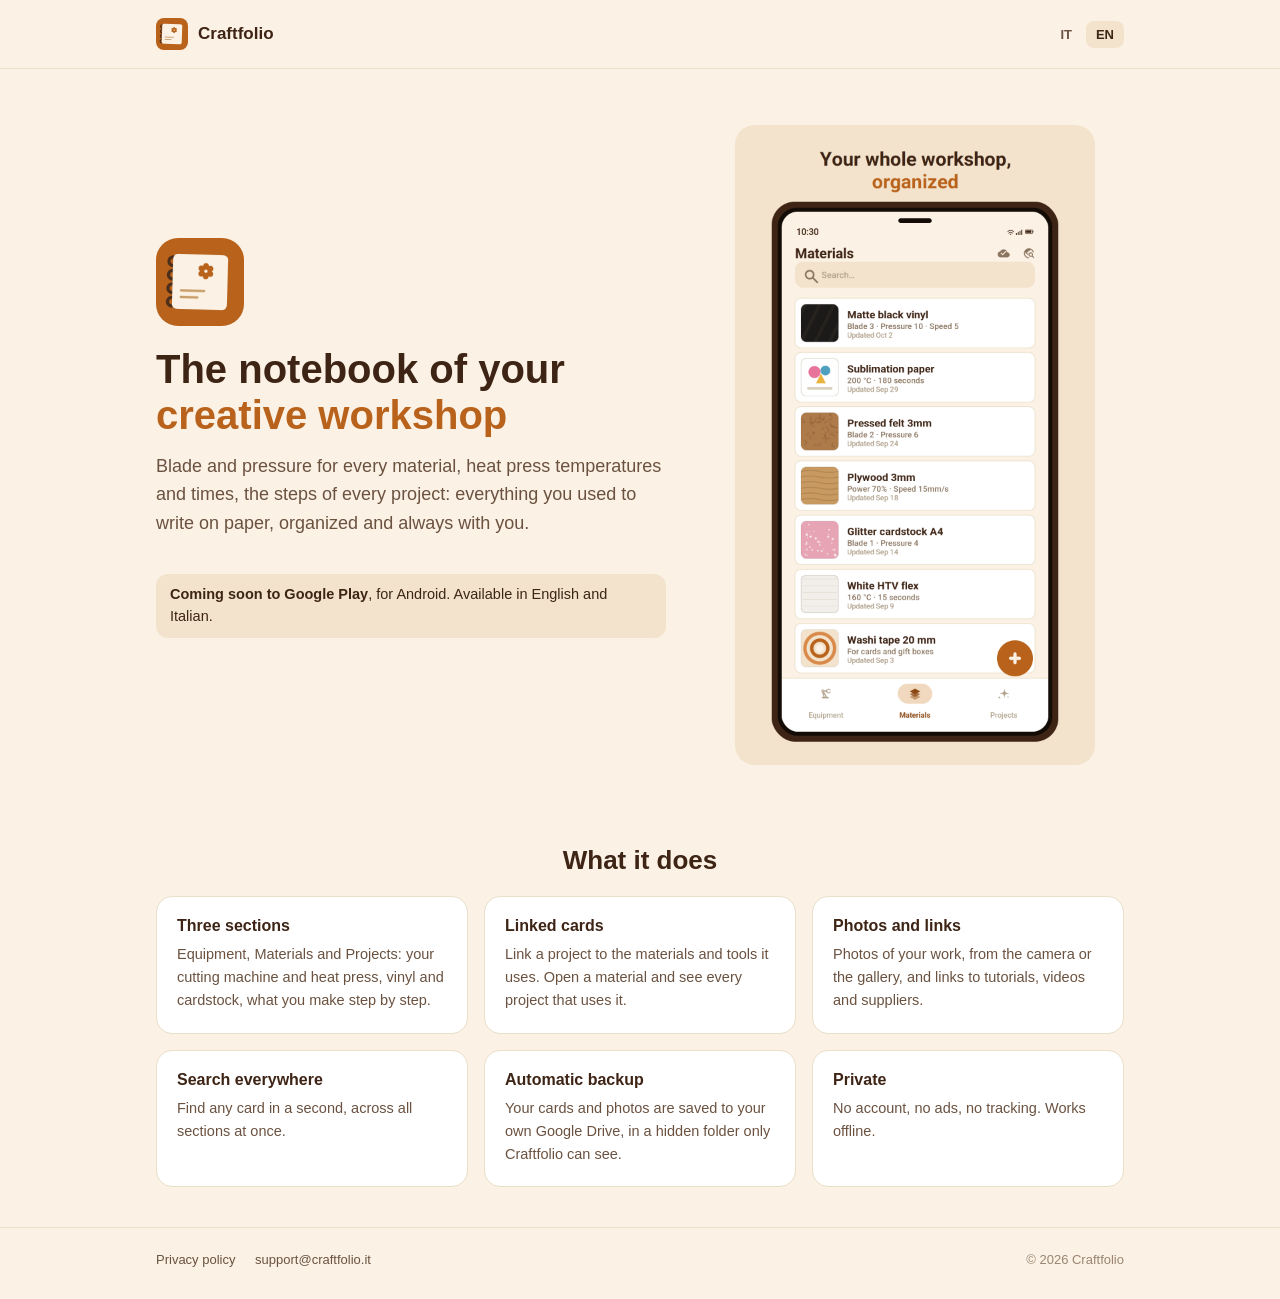
==== en/index.html @ da94c83a "feat: sito con home (it/en) e privacy policy" ====
<!doctype html>
<html lang="en">
<head>
<meta charset="utf-8">
<meta name="viewport" content="width=device-width, initial-scale=1">
<title>Craftfolio — The notebook of your creative workshop</title>
<meta name="description" content="Craftfolio is the Android notebook for crafters: blade and heat press settings, linked materials and projects, photos, search and backup to Google Drive.">
<link rel="icon" href="../assets/icon.png">
<link rel="stylesheet" href="../assets/style.css">
</head>
<body>

<header class="site">
  <div class="wrap">
    <a class="brand" href="../en/">
      <img src="../assets/icon.png" alt="">
      Craftfolio
    </a>
    <nav class="lang-switch">
      <a href="../">IT</a>
      <a href="../en/" class="active">EN</a>
    </nav>
  </div>
</header>

<section class="hero">
  <div class="wrap">
    <div>
      <img class="icon" src="../assets/icon.png" alt="">
      <h1>The notebook of your <span>creative workshop</span></h1>
      <p class="sub">Blade and pressure for every material, heat press temperatures and times, the steps of every project: everything you used to write on paper, organized and always with you.</p>
      <p class="notice"><strong>Coming soon to Google Play</strong>, for Android. Available in English and Italian.</p>
    </div>
    <div class="shot"><img src="../assets/screen_materials_en.png" alt="Materials list in Craftfolio"></div>
  </div>
</section>

<section>
  <div class="wrap">
    <h2>What it does</h2>
    <div class="grid">
      <div class="card"><h3>Three sections</h3><p>Equipment, Materials and Projects: your cutting machine and heat press, vinyl and cardstock, what you make step by step.</p></div>
      <div class="card"><h3>Linked cards</h3><p>Link a project to the materials and tools it uses. Open a material and see every project that uses it.</p></div>
      <div class="card"><h3>Photos and links</h3><p>Photos of your work, from the camera or the gallery, and links to tutorials, videos and suppliers.</p></div>
      <div class="card"><h3>Search everywhere</h3><p>Find any card in a second, across all sections at once.</p></div>
      <div class="card"><h3>Automatic backup</h3><p>Your cards and photos are saved to your own Google Drive, in a hidden folder only Craftfolio can see.</p></div>
      <div class="card"><h3>Private</h3><p>No account, no ads, no tracking. Works offline.</p></div>
    </div>
  </div>
</section>

<footer class="site">
  <div class="wrap">
    <div>
      <a href="../privacy/">Privacy policy</a>
      <a href="mailto:support@craftfolio.it">support@craftfolio.it</a>
    </div>
    <div>© 2026 Craftfolio</div>
  </div>
</footer>

</body>
</html>
---- assets/style.css ----
:root {
  --bg: #fbf1e4;
  --surface: #ffffff;
  --surface-2: #f3e3cc;
  --accent: #b8621b;
  --accent-dark: #8c4813;
  --text: #3e2415;
  --text-2: #6b5240;
  --text-3: #9a8572;
  --line: #eadfc9;
}

@media (prefers-color-scheme: dark) {
  :root {
    --bg: #1d1510;
    --surface: #2a1f18;
    --surface-2: #362820;
    --accent: #e08a45;
    --accent-dark: #f0a76a;
    --text: #f6eadb;
    --text-2: #cdb9a5;
    --text-3: #9a8572;
    --line: #3d2e24;
  }
}

* { box-sizing: border-box; }

html, body {
  margin: 0;
  padding: 0;
  background: var(--bg);
  color: var(--text);
  font-family: -apple-system, BlinkMacSystemFont, "Segoe UI", Roboto, Helvetica, Arial, sans-serif;
}

a { color: var(--accent); }
img { max-width: 100%; display: block; }

.wrap { max-width: 1000px; margin: 0 auto; padding: 0 16px; }

/* Header */
header.site { padding: 18px 0; border-bottom: 1px solid var(--line); }
header.site .wrap {
  display: flex; align-items: center; justify-content: space-between; gap: 16px;
}
.brand {
  display: flex; align-items: center; gap: 10px;
  font-weight: 700; font-size: 17px; text-decoration: none; color: var(--text);
}
.brand img { width: 32px; height: 32px; border-radius: 8px; }
.lang-switch { display: flex; gap: 4px; font-size: 13px; }
.lang-switch a {
  padding: 6px 10px; border-radius: 8px; text-decoration: none;
  color: var(--text-2); font-weight: 600;
}
.lang-switch a.active { color: var(--text); background: var(--surface-2); }

/* Hero */
.hero { padding: 56px 0 40px; }
.hero .wrap {
  display: grid; grid-template-columns: 1.1fr 0.9fr; gap: 40px; align-items: center;
}
.hero .icon { width: 88px; height: 88px; border-radius: 22px; margin-bottom: 20px; }
.hero h1 { font-size: 40px; line-height: 1.15; margin: 0 0 14px; }
.hero h1 span { color: var(--accent); }
.hero p.sub { font-size: 18px; line-height: 1.6; color: var(--text-2); margin: 0 0 22px; }
.notice {
  display: inline-block; padding: 10px 14px; border-radius: 12px;
  background: var(--surface-2); color: var(--text); font-size: 14.5px; line-height: 1.5;
}
.hero .shot img { width: 100%; max-width: 360px; margin: 0 auto; border-radius: 20px; }

/* Sections */
section { padding: 40px 0; }
section h2 { font-size: 26px; margin: 0 0 20px; text-align: center; }
.grid { display: grid; grid-template-columns: repeat(3, 1fr); gap: 16px; }
.card {
  background: var(--surface); border: 1px solid var(--line);
  border-radius: 16px; padding: 20px;
}
.card h3 { margin: 0 0 8px; font-size: 16px; }
.card p { margin: 0; color: var(--text-2); font-size: 14.5px; line-height: 1.6; }

/* Footer */
footer.site {
  border-top: 1px solid var(--line); padding: 24px 0 32px;
  color: var(--text-3); font-size: 13px;
}
footer.site .wrap { display: flex; justify-content: space-between; gap: 16px; flex-wrap: wrap; }
footer.site a { color: var(--text-2); text-decoration: none; margin-right: 16px; }

/* Legal pages */
.legal { padding: 36px 0 56px; }
.legal .wrap { max-width: 760px; }
.legal h1 { font-size: 30px; margin: 0 0 6px; }
.legal .updated { color: var(--text-3); font-size: 13px; margin: 0 0 24px; }
.legal h2 { font-size: 18px; margin: 30px 0 10px; }
.legal p, .legal li { color: var(--text-2); font-size: 15px; line-height: 1.7; }
.legal strong { color: var(--text); }
.legal ul { padding-left: 20px; }
.legal hr { border: 0; border-top: 1px solid var(--line); margin: 48px 0 32px; }
.legal .other-lang { font-size: 14px; }

@media (max-width: 720px) {
  .hero { padding: 32px 0 24px; }
  .hero .wrap { grid-template-columns: 1fr; gap: 28px; }
  .hero h1 { font-size: 32px; }
  .grid { grid-template-columns: 1fr; }
}
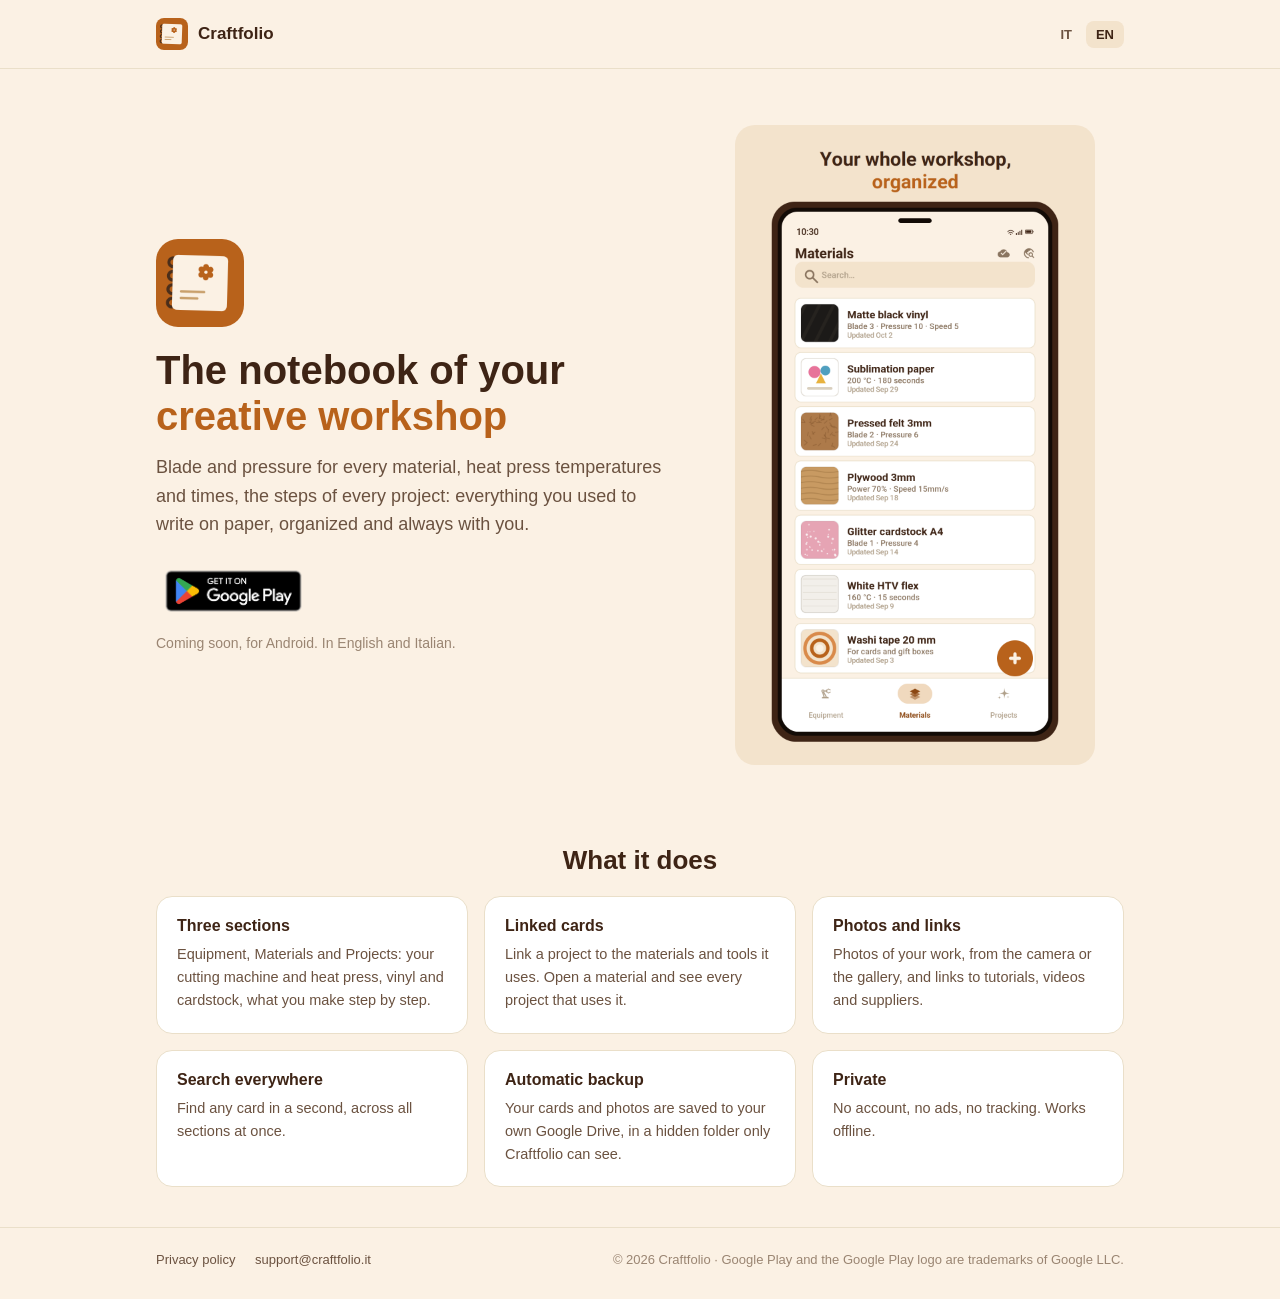
==== commit 8f5df711: "feat: badge di Google Play con link alla scheda dello store" ====
--- a/en/index.html
+++ b/en/index.html
@@ -29,7 +29,8 @@
       <img class="icon" src="../assets/icon.png" alt="">
       <h1>The notebook of your <span>creative workshop</span></h1>
       <p class="sub">Blade and pressure for every material, heat press temperatures and times, the steps of every project: everything you used to write on paper, organized and always with you.</p>
-      <p class="notice"><strong>Coming soon to Google Play</strong>, for Android. Available in English and Italian.</p>
+      <a class="store-badge" href="https://play.google.com/store/apps/details?id=it.craftfolio.app"><img src="../assets/google_play_en.png" alt="Get it on Google Play"></a>
+      <p class="store-note">Coming soon, for Android. In English and Italian.</p>
     </div>
     <div class="shot"><img src="../assets/screen_materials_en.png" alt="Materials list in Craftfolio"></div>
   </div>
@@ -55,7 +56,7 @@
       <a href="../privacy/">Privacy policy</a>
       <a href="mailto:support@craftfolio.it">support@craftfolio.it</a>
     </div>
-    <div>© 2026 Craftfolio</div>
+    <div>© 2026 Craftfolio · Google Play and the Google Play logo are trademarks of Google LLC.</div>
   </div>
 </footer>
 
--- a/assets/style.css
+++ b/assets/style.css
@@ -108,3 +108,8 @@
   .hero h1 { font-size: 32px; }
   .grid { grid-template-columns: 1fr; }
 }
+
+/* Google Play badge */
+.store-badge { display: inline-block; }
+.store-badge img { height: 60px; width: auto; }
+.store-note { margin: 10px 0 0; font-size: 14px; color: var(--text-3); }
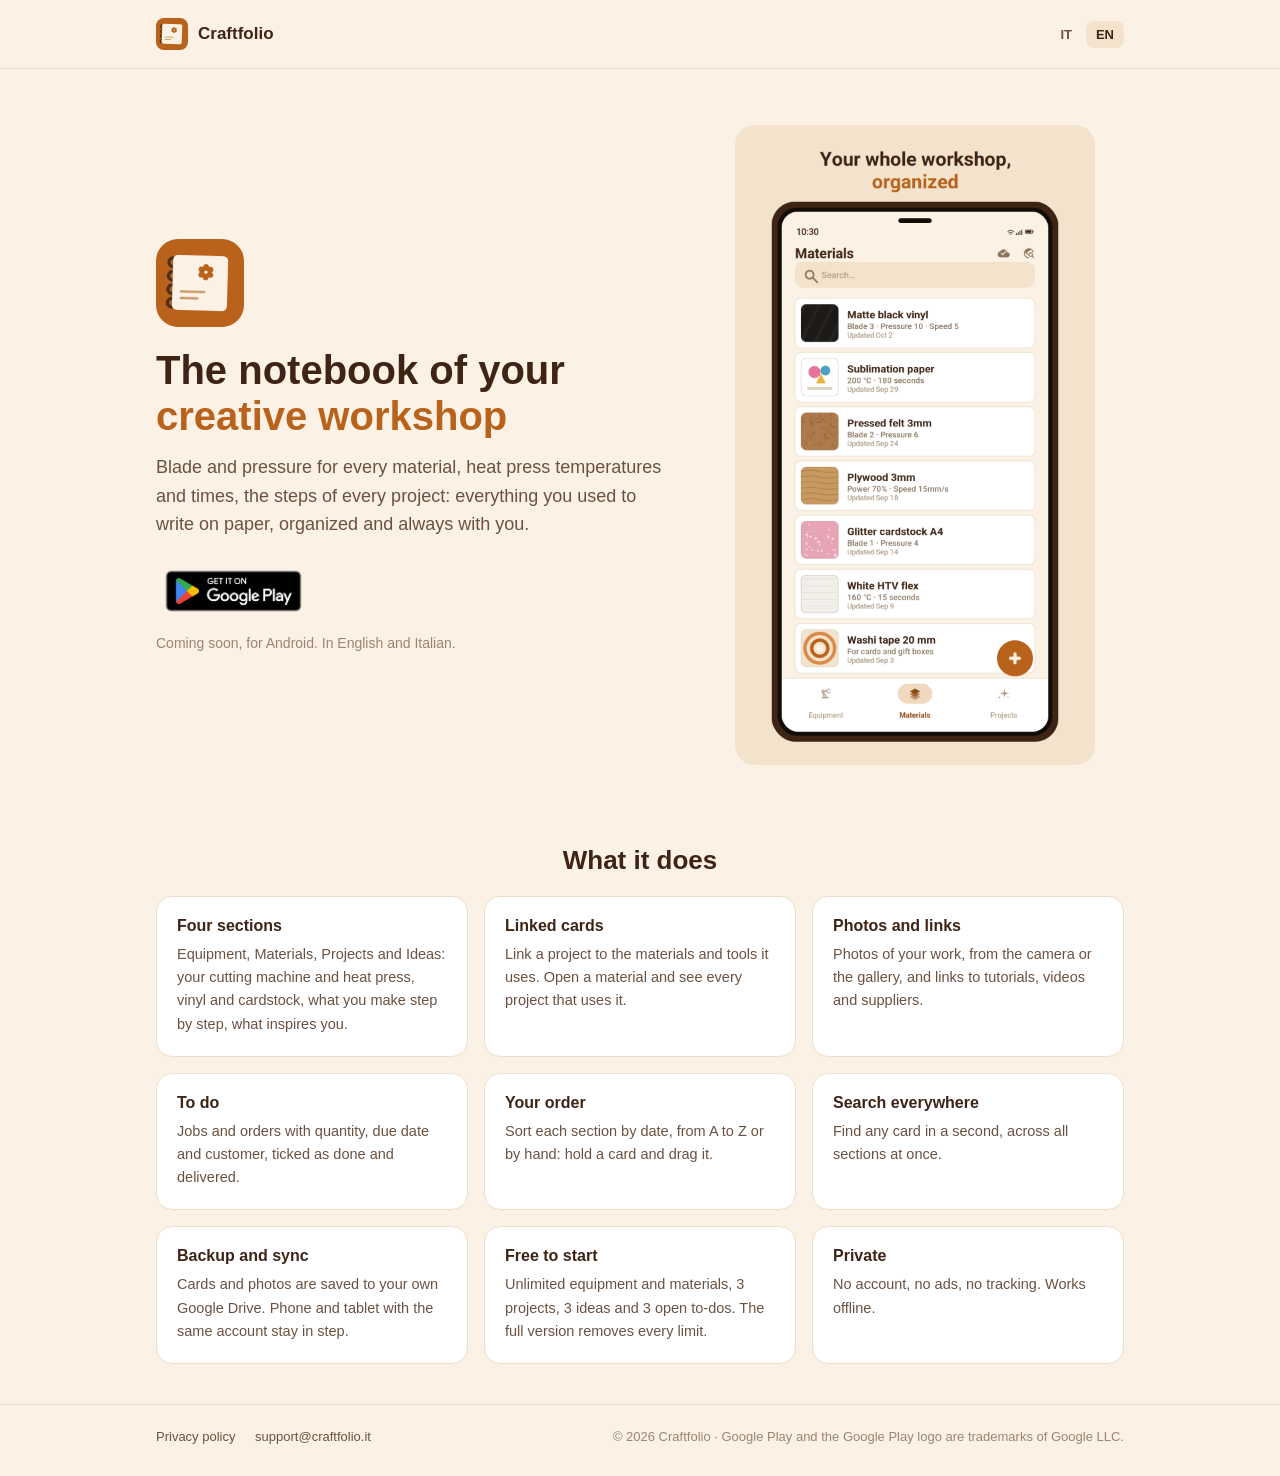
==== commit 16609a17: "docs: quattro sezioni, ordinamento, sincronizzazione e versione gratuita" ====
--- a/en/index.html
+++ b/en/index.html
@@ -4,7 +4,7 @@
 <meta charset="utf-8">
 <meta name="viewport" content="width=device-width, initial-scale=1">
 <title>Craftfolio — The notebook of your creative workshop</title>
-<meta name="description" content="Craftfolio is the Android notebook for crafters: blade and heat press settings, linked materials and projects, photos, search and backup to Google Drive.">
+<meta name="description" content="Craftfolio is the Android notebook for crafters: blade and heat press settings, linked materials, projects and ideas, a to-do list, photos, search and Google Drive backup that syncs phone and tablet.">
 <link rel="icon" href="../assets/icon.png">
 <link rel="stylesheet" href="../assets/style.css">
 </head>
@@ -40,11 +40,14 @@
   <div class="wrap">
     <h2>What it does</h2>
     <div class="grid">
-      <div class="card"><h3>Three sections</h3><p>Equipment, Materials and Projects: your cutting machine and heat press, vinyl and cardstock, what you make step by step.</p></div>
+      <div class="card"><h3>Four sections</h3><p>Equipment, Materials, Projects and Ideas: your cutting machine and heat press, vinyl and cardstock, what you make step by step, what inspires you.</p></div>
       <div class="card"><h3>Linked cards</h3><p>Link a project to the materials and tools it uses. Open a material and see every project that uses it.</p></div>
       <div class="card"><h3>Photos and links</h3><p>Photos of your work, from the camera or the gallery, and links to tutorials, videos and suppliers.</p></div>
+      <div class="card"><h3>To do</h3><p>Jobs and orders with quantity, due date and customer, ticked as done and delivered.</p></div>
+      <div class="card"><h3>Your order</h3><p>Sort each section by date, from A to Z or by hand: hold a card and drag it.</p></div>
       <div class="card"><h3>Search everywhere</h3><p>Find any card in a second, across all sections at once.</p></div>
-      <div class="card"><h3>Automatic backup</h3><p>Your cards and photos are saved to your own Google Drive, in a hidden folder only Craftfolio can see.</p></div>
+      <div class="card"><h3>Backup and sync</h3><p>Cards and photos are saved to your own Google Drive. Phone and tablet with the same account stay in step.</p></div>
+      <div class="card"><h3>Free to start</h3><p>Unlimited equipment and materials, 3 projects, 3 ideas and 3 open to-dos. The full version removes every limit.</p></div>
       <div class="card"><h3>Private</h3><p>No account, no ads, no tracking. Works offline.</p></div>
     </div>
   </div>
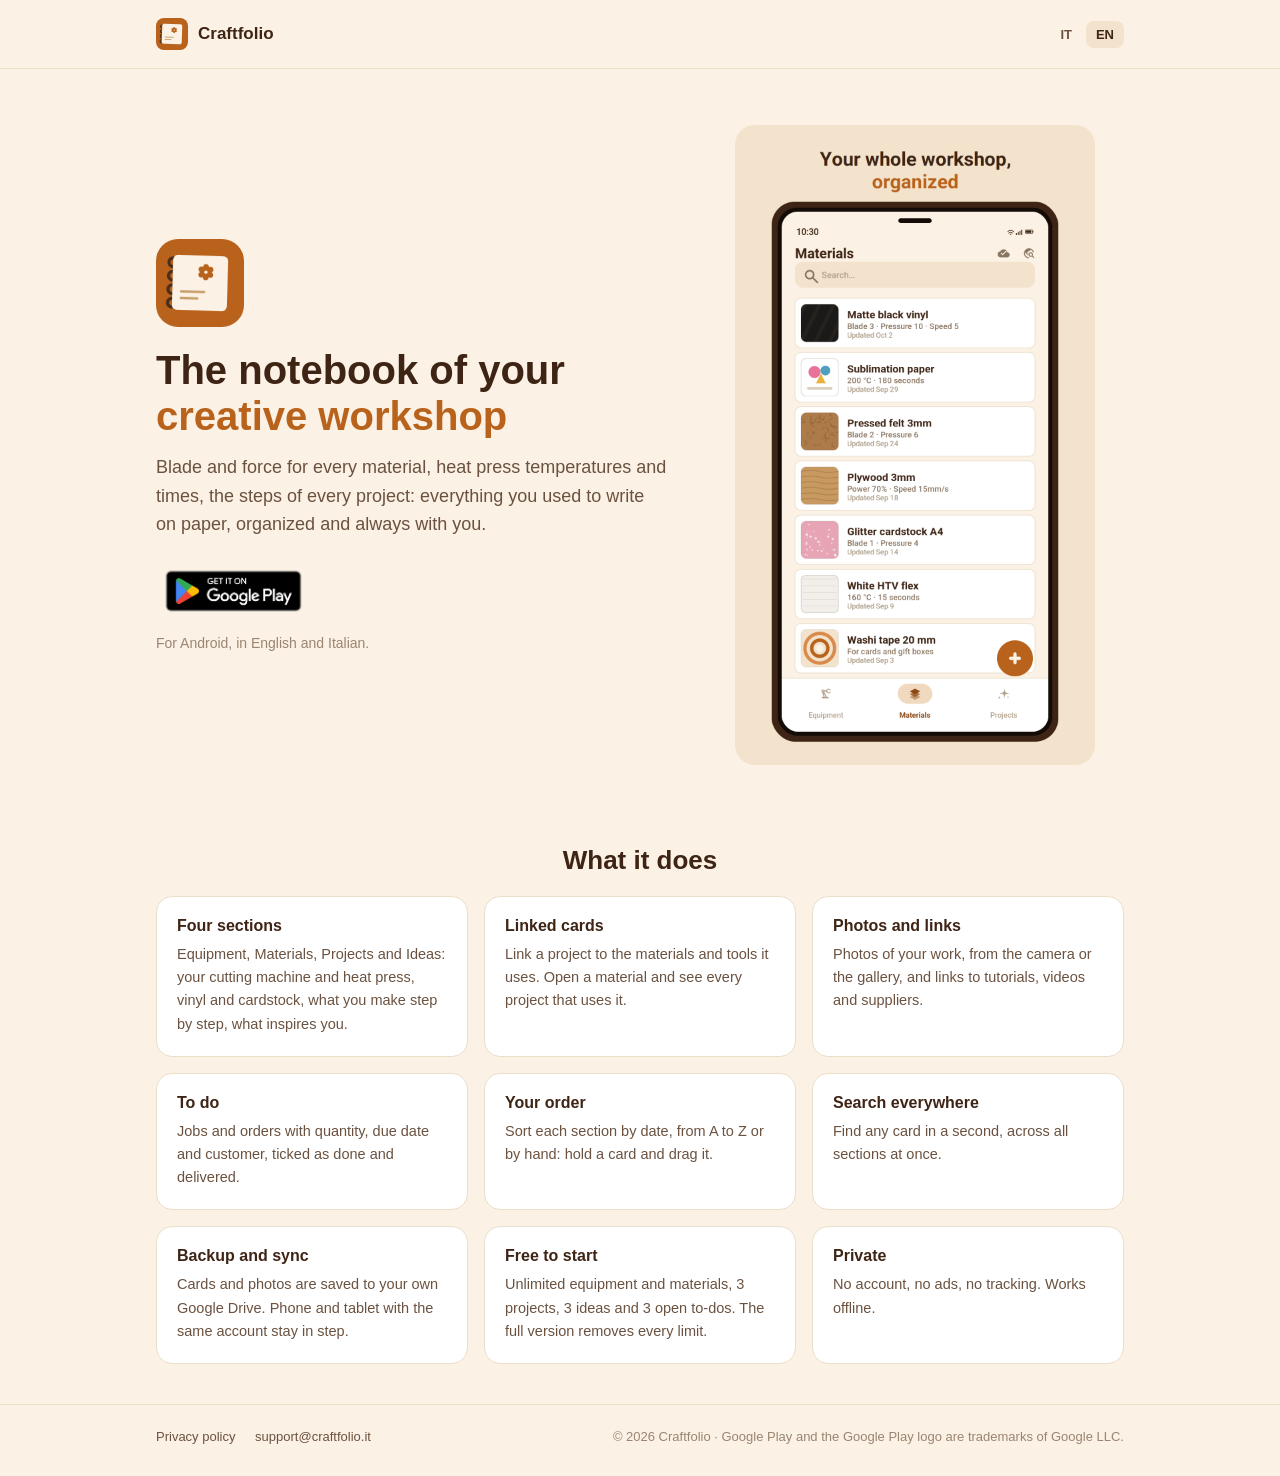
==== commit 8a190fbf: "docs: app disponibile, tolto "In uscita a breve"; "forza" come nell'app" ====
--- a/en/index.html
+++ b/en/index.html
@@ -28,9 +28,9 @@
     <div>
       <img class="icon" src="../assets/icon.png" alt="">
       <h1>The notebook of your <span>creative workshop</span></h1>
-      <p class="sub">Blade and pressure for every material, heat press temperatures and times, the steps of every project: everything you used to write on paper, organized and always with you.</p>
+      <p class="sub">Blade and force for every material, heat press temperatures and times, the steps of every project: everything you used to write on paper, organized and always with you.</p>
       <a class="store-badge" href="https://play.google.com/store/apps/details?id=it.craftfolio.app"><img src="../assets/google_play_en.png" alt="Get it on Google Play"></a>
-      <p class="store-note">Coming soon, for Android. In English and Italian.</p>
+      <p class="store-note">For Android, in English and Italian.</p>
     </div>
     <div class="shot"><img src="../assets/screen_materials_en.png" alt="Materials list in Craftfolio"></div>
   </div>
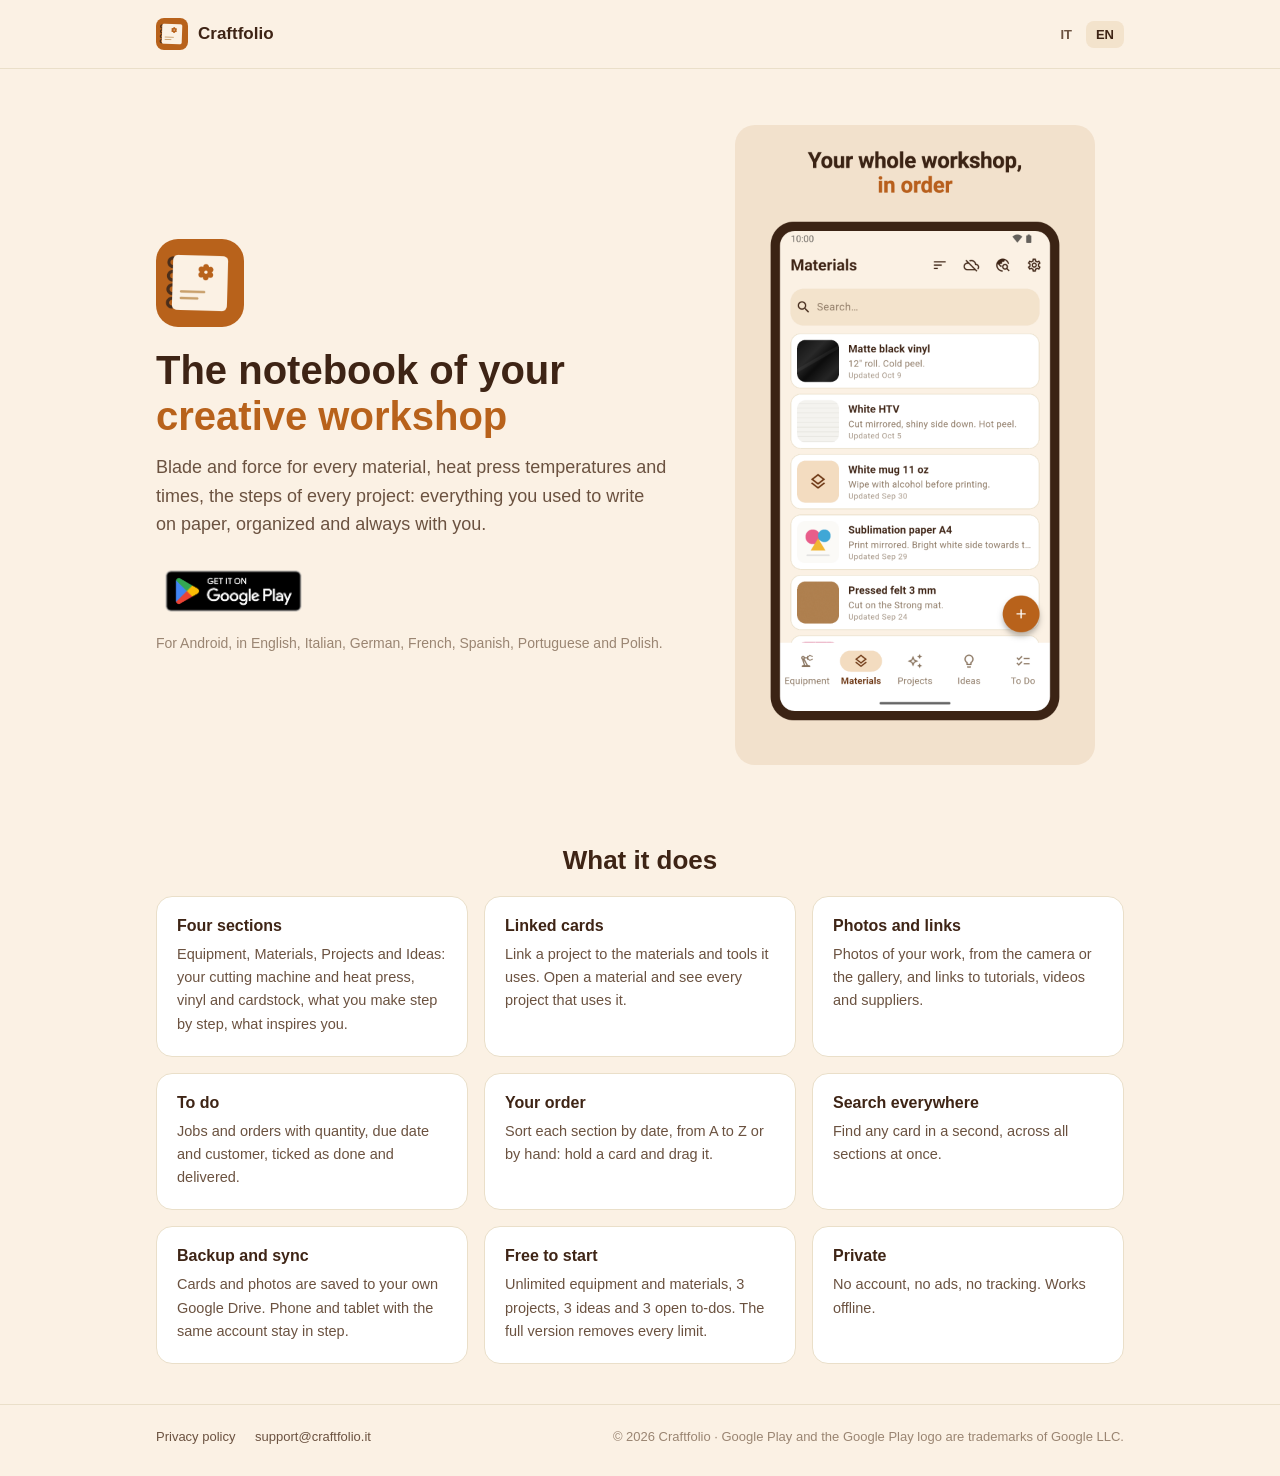
==== commit 9af056c2: "docs: screenshot dall'app vera, app in sette lingue" ====
--- a/en/index.html
+++ b/en/index.html
@@ -30,7 +30,7 @@
       <h1>The notebook of your <span>creative workshop</span></h1>
       <p class="sub">Blade and force for every material, heat press temperatures and times, the steps of every project: everything you used to write on paper, organized and always with you.</p>
       <a class="store-badge" href="https://play.google.com/store/apps/details?id=it.craftfolio.app"><img src="../assets/google_play_en.png" alt="Get it on Google Play"></a>
-      <p class="store-note">For Android, in English and Italian.</p>
+      <p class="store-note">For Android, in English, Italian, German, French, Spanish, Portuguese and Polish.</p>
     </div>
     <div class="shot"><img src="../assets/screen_materials_en.png" alt="Materials list in Craftfolio"></div>
   </div>
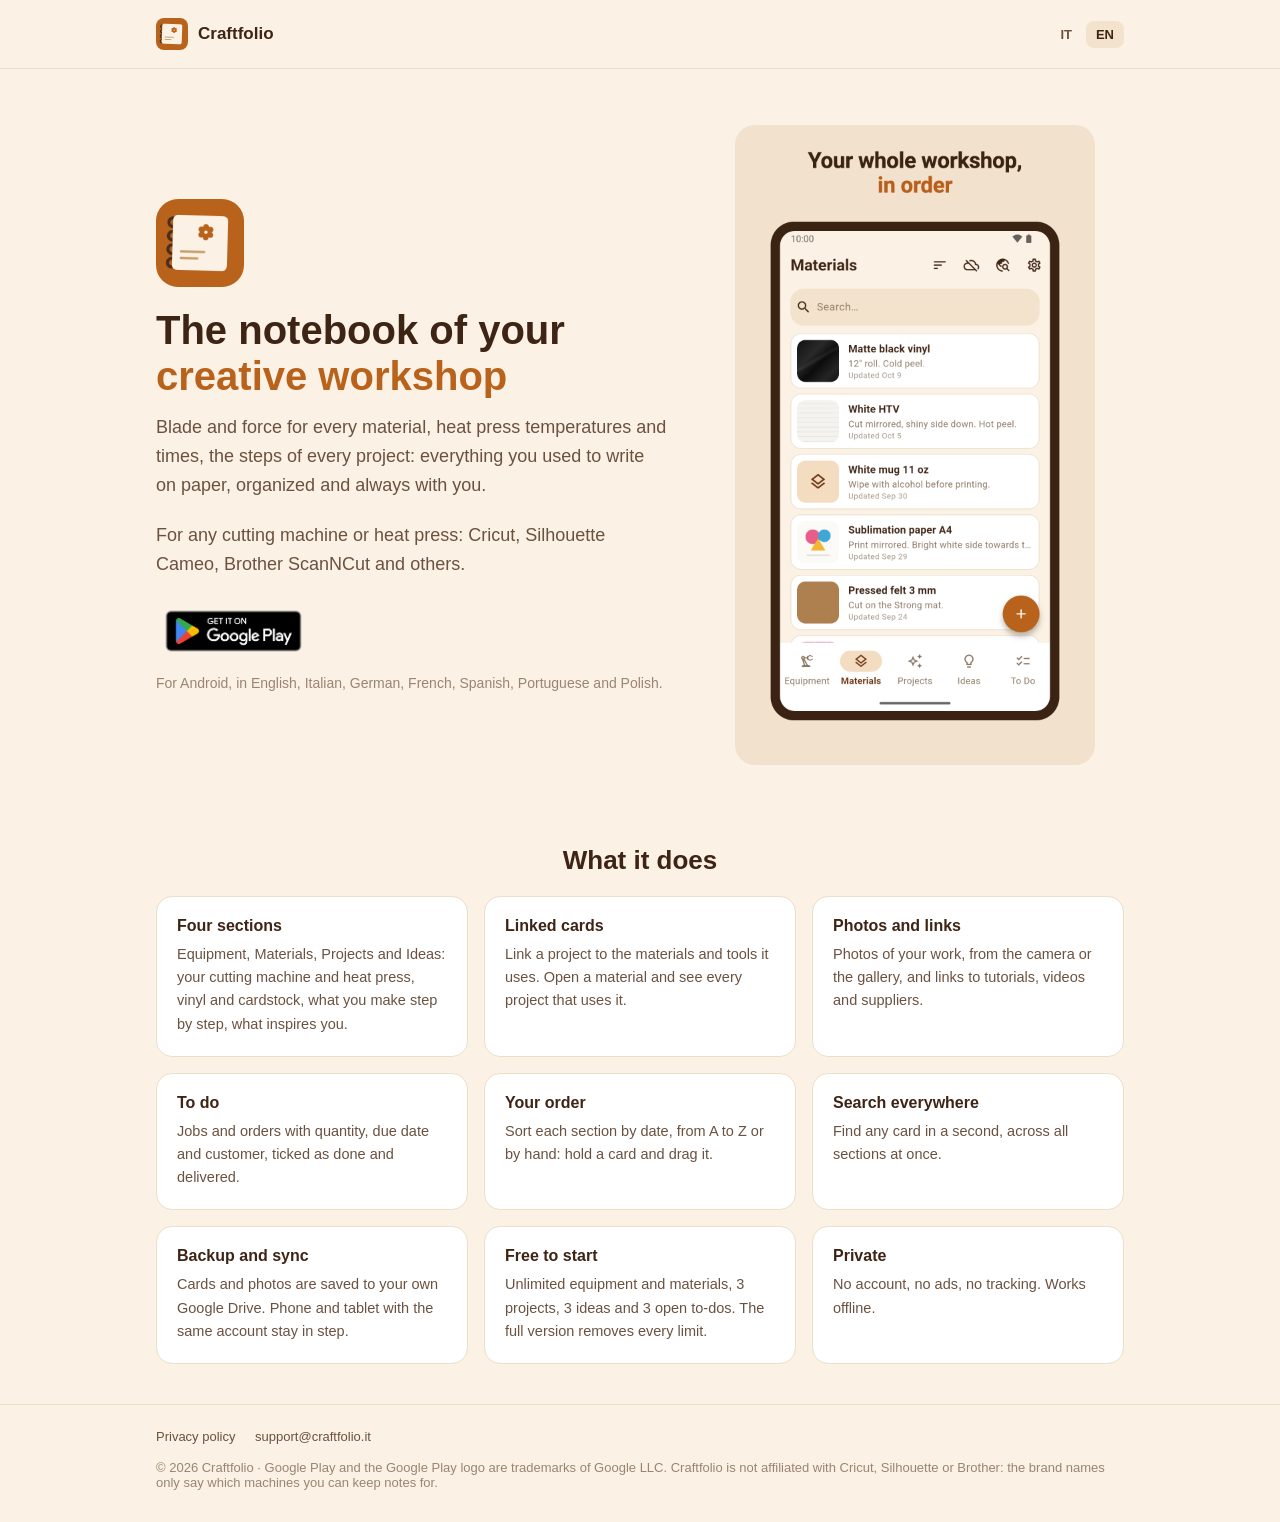
==== commit dfdfc5ee: "docs: parole del plotter e marchi delle macchine, con la nota di non affiliazione" ====
--- a/en/index.html
+++ b/en/index.html
@@ -3,8 +3,8 @@
 <head>
 <meta charset="utf-8">
 <meta name="viewport" content="width=device-width, initial-scale=1">
-<title>Craftfolio — The notebook of your creative workshop</title>
-<meta name="description" content="Craftfolio is the Android notebook for crafters: blade and heat press settings, linked materials, projects and ideas, a to-do list, photos, search and Google Drive backup that syncs phone and tablet.">
+<title>Craftfolio — Vinyl cut settings and heat press notes for your craft room</title>
+<meta name="description" content="Craftfolio is the Android notebook for cutting machine and heat press crafters: blade and heat press settings for vinyl, sublimation and HTV, linked materials, projects and ideas, a to-do list, photos, search and Google Drive backup that syncs phone and tablet.">
 <link rel="icon" href="../assets/icon.png">
 <link rel="stylesheet" href="../assets/style.css">
 </head>
@@ -29,6 +29,7 @@
       <img class="icon" src="../assets/icon.png" alt="">
       <h1>The notebook of your <span>creative workshop</span></h1>
       <p class="sub">Blade and force for every material, heat press temperatures and times, the steps of every project: everything you used to write on paper, organized and always with you.</p>
+      <p class="sub">For any cutting machine or heat press: Cricut, Silhouette Cameo, Brother ScanNCut and others.</p>
       <a class="store-badge" href="https://play.google.com/store/apps/details?id=it.craftfolio.app"><img src="../assets/google_play_en.png" alt="Get it on Google Play"></a>
       <p class="store-note">For Android, in English, Italian, German, French, Spanish, Portuguese and Polish.</p>
     </div>
@@ -59,7 +60,7 @@
       <a href="../privacy/">Privacy policy</a>
       <a href="mailto:support@craftfolio.it">support@craftfolio.it</a>
     </div>
-    <div>© 2026 Craftfolio · Google Play and the Google Play logo are trademarks of Google LLC.</div>
+    <div>© 2026 Craftfolio · Google Play and the Google Play logo are trademarks of Google LLC. Craftfolio is not affiliated with Cricut, Silhouette or Brother: the brand names only say which machines you can keep notes for.</div>
   </div>
 </footer>
 
